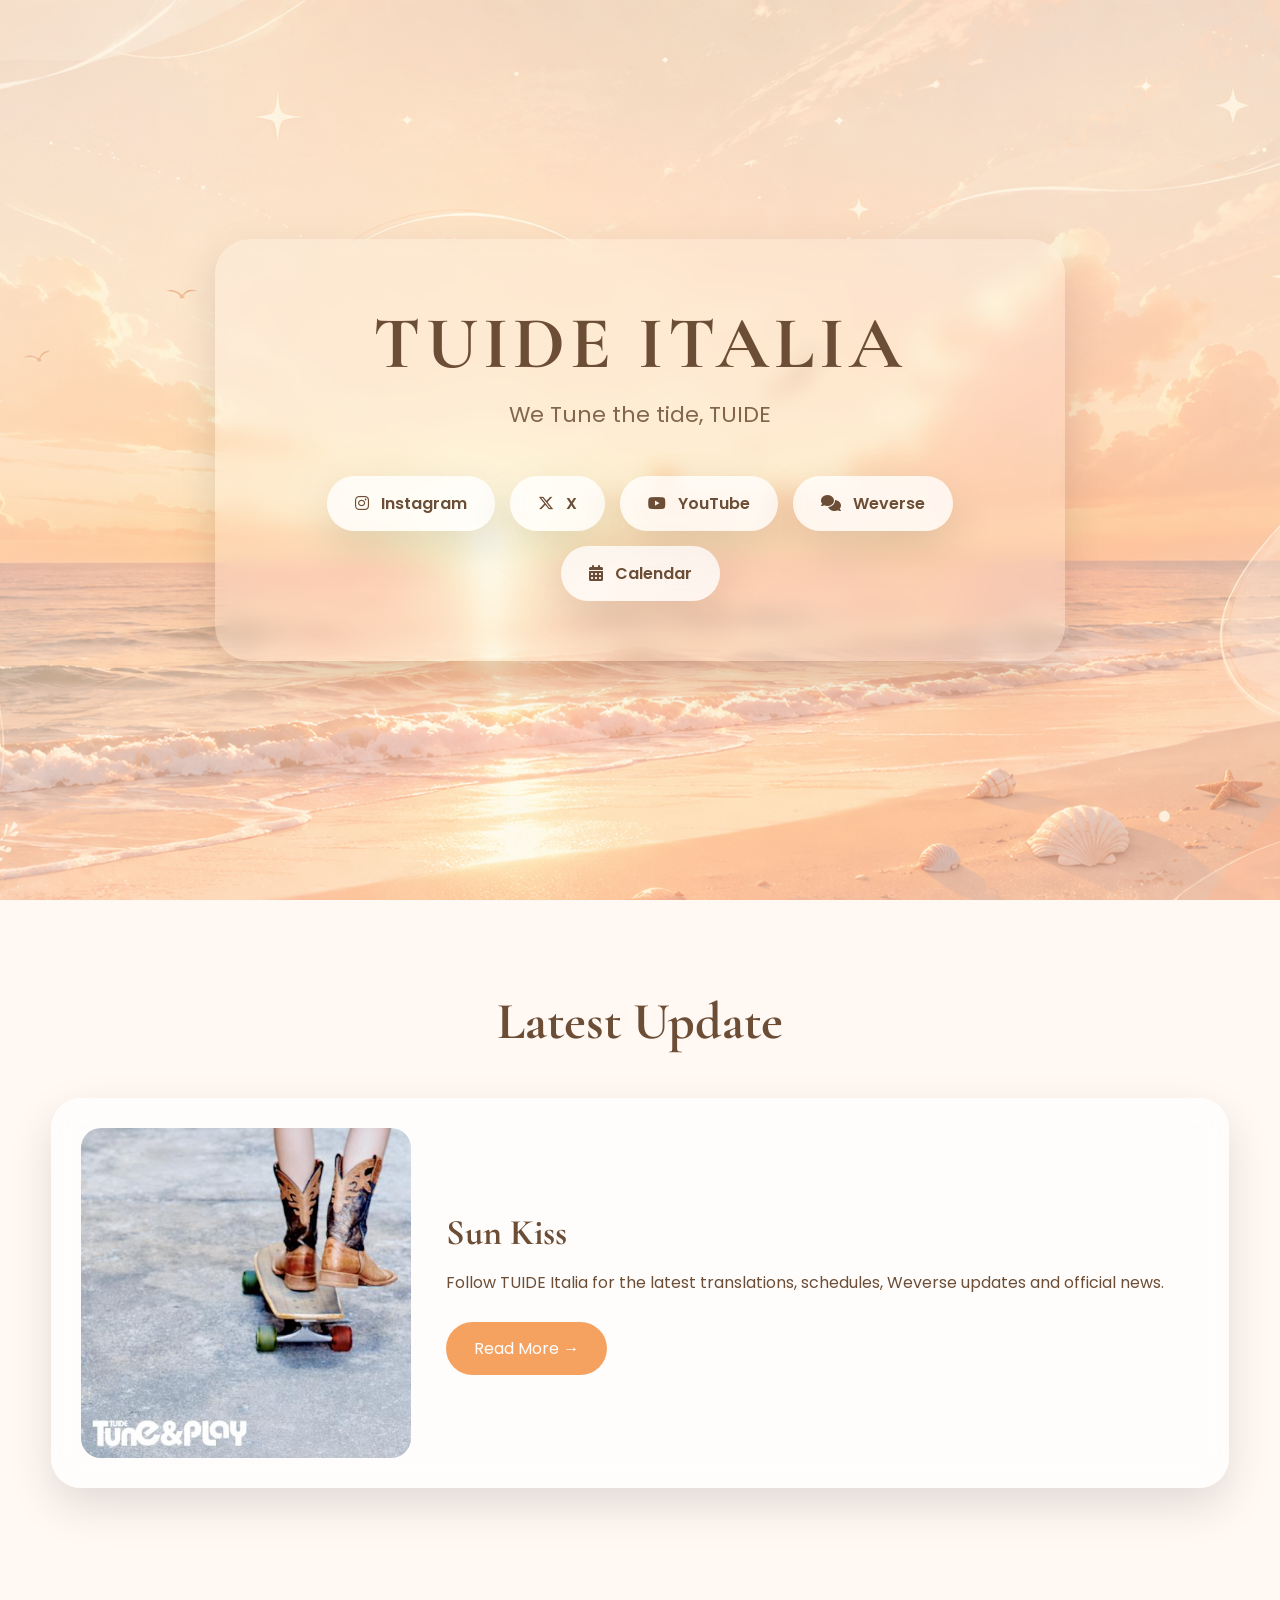
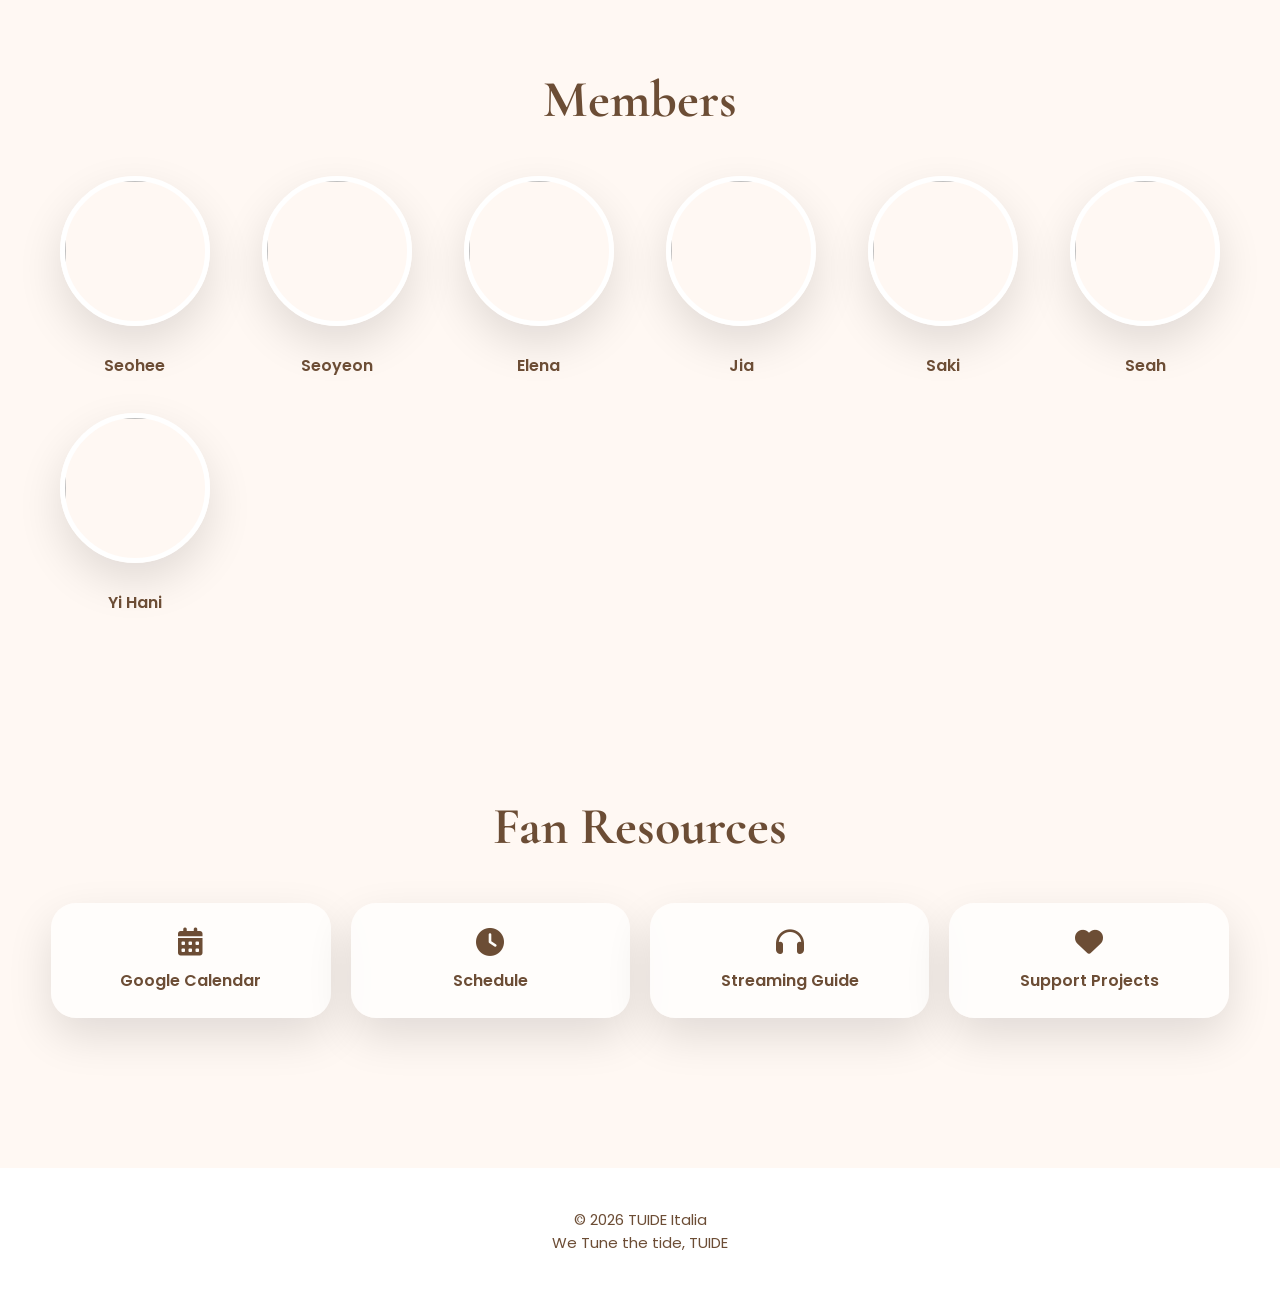
==== tuide italia/index.html @ ae74c237 "Add files via upload" ====
<!DOCTYPE html>
<html lang="en">

<head>

    <meta charset="UTF-8">
    <meta name="viewport" content="width=device-width, initial-scale=1.0">

    <title>TUIDE Italia</title>

    <meta name="description"
        content="Italian Fanbase dedicated to TUIDE">

    <!-- Google Fonts -->
    <link rel="preconnect" href="https://fonts.googleapis.com">
    <link rel="preconnect" href="https://fonts.gstatic.com" crossorigin>

    <link href="https://fonts.googleapis.com/css2?family=Poppins:wght@300;400;500;600&family=Cormorant+Garamond:wght@500;700&display=swap"
        rel="stylesheet">

    <!-- Font Awesome -->

    <link rel="stylesheet"
        href="https://cdnjs.cloudflare.com/ajax/libs/font-awesome/6.7.2/css/all.min.css">

    <!-- CSS -->

    <link rel="stylesheet" href="style.css">

</head>

<body>

<!-- ================= HERO ================= -->

<header class="hero">

    <div class="hero-overlay">

        <h1>TUIDE ITALIA</h1>

        <p class="subtitle">
            We Tune the tide, TUIDE
        </p>

        <div class="social-buttons">

            <a href="#">
                <i class="fab fa-instagram"></i>
                Instagram
            </a>

            <a href="#">
                <i class="fa-brands fa-x-twitter"></i>
                X
            </a>

            <a href="#">
                <i class="fab fa-youtube"></i>
                YouTube
            </a>

            <a href="#">
                <i class="fa-solid fa-comments"></i>
                Weverse
            </a>

            <a href="#">
                <i class="fa-solid fa-calendar-days"></i>
                Calendar
            </a>

        </div>

    </div>

</header>

<!-- ================= LATEST ================= -->

<section class="latest">

    <div class="container">

        <h2>Latest Update</h2>

        <div class="latest-card">

            <img src="assets/Images/latest-update.jpg" alt="Sun Kiss">

            <div class="latest-text">

                <h3>Sun Kiss</h3>

                <p>

                    Follow TUIDE Italia for the latest
                    translations, schedules,
                    Weverse updates and official news.

                </p>

                <a href="#">
                    Read More →
                </a>

            </div>

        </div>

    </div>

</section>

<!-- ================= MEMBERS ================= -->

<section class="members">

<div class="container">

<h2>Members</h2>

<div class="member-grid">

<div class="member">
<img src="assets/Images/Seohee.jpeg">
<p>Seohee</p>
</div>

<div class="member">
<img src="assets/Images/Seoyeon.jpeg">
<p>Seoyeon</p>
</div>

<div class="member">
<img src="assets/Images/Elena.jpeg">
<p>Elena</p>
</div>

<div class="member">
<img src="assets/Images/Jia.jpeg">
<p>Jia</p>
</div>

<div class="member">
<img src="assets/Images/Saki.jpeg">
<p>Saki</p>
</div>

<div class="member">
<img src="assets/Images/Seah.jpeg">
<p>Seah</p>
</div>

<div class="member">
<img src="assets/Images/Yi Hani.jpeg">
<p>Yi Hani</p>
</div>

</div>

</div>

</section>

<!-- ================= FAN RESOURCES ================= -->

<section class="resources">

<div class="container">

<h2>Fan Resources</h2>

<div class="resource-grid">

<a href="#">
<i class="fa-solid fa-calendar-days"></i>
Google Calendar
</a>

<a href="#">
<i class="fa-solid fa-clock"></i>
Schedule
</a>

<a href="#">
<i class="fa-solid fa-headphones"></i>
Streaming Guide
</a>

<a href="#">
<i class="fa-solid fa-heart"></i>
Support Projects
</a>

</div>

</div>

</section>

<!-- ================= FOOTER ================= -->

<footer>

<p>

© 2026 TUIDE Italia

</p>

<p>

We Tune the tide, TUIDE

</p>

</footer>

<script src="script.js"></script>

</body>

</html>
---- tuide italia/style.css ----
/* =====================================
   TUIDE ITALIA
   style.css
===================================== */

/* ---------- Google Font ---------- */

:root{

    --bg:#FFF8F3;
    --card:rgba(255,255,255,.72);

    --primary:#F5A261;
    --primary-dark:#E58641;

    --text:#6C4D35;
    --white:#FFFFFF;

    --shadow:0 18px 45px rgba(0,0,0,.12);

}

/* ---------- Reset ---------- */

*{

margin:0;
padding:0;
box-sizing:border-box;

}

html{

scroll-behavior:smooth;

}

body{

font-family:"Poppins",sans-serif;

background:#FFF8F3;

color:var(--text);

overflow-x:hidden;

}

/* ---------- Container ---------- */

.container{

width:min(1200px,92%);
margin:auto;

}

/* ---------- HERO ---------- */

.hero{

height:100vh;

background:

linear-gradient(
rgba(255,255,255,.30),
rgba(255,255,255,.40)
),

url("assets/Images/hero.jpg");

background-size:cover;
background-position:center;

display:flex;

justify-content:center;

align-items:center;

text-align:center;

}

.hero-overlay{

backdrop-filter:blur(10px);

background:rgba(255,255,255,.18);

padding:60px;

border-radius:35px;

box-shadow:var(--shadow);

max-width:850px;

}

.hero h1{

font-family:"Cormorant Garamond",serif;

font-size:74px;

letter-spacing:5px;

margin-bottom:10px;

}

.subtitle{

font-size:22px;

margin-bottom:45px;

opacity:.85;

}

/* ---------- SOCIAL ---------- */

.social-buttons{

display:flex;

justify-content:center;

flex-wrap:wrap;

gap:15px;

}

.social-buttons a{

background:rgba(255,255,255,.75);

backdrop-filter:blur(15px);

padding:15px 28px;

border-radius:50px;

text-decoration:none;

color:var(--text);

font-weight:600;

transition:.35s;

box-shadow:var(--shadow);

}

.social-buttons a:hover{

background:var(--primary);

color:white;

transform:translateY(-5px);

}

.social-buttons i{

margin-right:8px;

}

/* ---------- SECTIONS ---------- */

section{

padding:90px 0;

}

section h2{

font-family:"Cormorant Garamond",serif;

font-size:52px;

text-align:center;

margin-bottom:45px;

}

/* ---------- LATEST ---------- */

.latest-card{

display:grid;

grid-template-columns:330px 1fr;

gap:35px;

background:var(--card);

border-radius:30px;

padding:30px;

backdrop-filter:blur(15px);

box-shadow:var(--shadow);

}

.latest-card img{

width:100%;

border-radius:20px;

}

.latest-text{

display:flex;

flex-direction:column;

justify-content:center;

}

.latest-text h3{

font-size:36px;

font-family:"Cormorant Garamond",serif;

margin-bottom:15px;

}

.latest-text p{

line-height:1.8;

margin-bottom:25px;

}

.latest-text a{

display:inline-block;

width:max-content;

padding:14px 28px;

background:var(--primary);

border-radius:40px;

color:white;

text-decoration:none;

transition:.35s;

}

.latest-text a:hover{

background:var(--primary-dark);

}

/* ---------- MEMBERS ---------- */

.member-grid{

display:grid;

grid-template-columns:repeat(auto-fit,minmax(160px,1fr));

gap:35px;

}

.member{

text-align:center;

transition:.35s;

}

.member img{

width:150px;

height:150px;

border-radius:50%;

object-fit:cover;

border:5px solid white;

box-shadow:var(--shadow);

transition:.35s;

}

.member:hover{

transform:translateY(-8px);

}

.member:hover img{

border-color:var(--primary);

}

.member p{

margin-top:15px;

font-weight:600;

}

/* ---------- RESOURCES ---------- */

.resource-grid{

display:grid;

grid-template-columns:repeat(auto-fit,minmax(220px,1fr));

gap:20px;

}

.resource-grid a{

background:var(--card);

padding:25px;

border-radius:25px;

text-align:center;

text-decoration:none;

color:var(--text);

font-weight:600;

box-shadow:var(--shadow);

transition:.35s;

}

.resource-grid a:hover{

background:var(--primary);

color:white;

transform:translateY(-6px);

}

.resource-grid i{

display:block;

font-size:28px;

margin-bottom:12px;

}

/* ---------- FOOTER ---------- */

footer{

margin-top:60px;

padding:40px;

background:white;

text-align:center;

font-size:15px;

}

/* ---------- ANIMAZIONI ---------- */

section{

opacity:0;

transform:translateY(40px);

transition:1s;

}

section.show{

opacity:1;

transform:translateY(0);

}

/* ---------- TOP BUTTON ---------- */

#topButton{

position:fixed;

bottom:30px;

right:30px;

width:52px;

height:52px;

border:none;

border-radius:50%;

background:var(--primary);

color:white;

font-size:22px;

cursor:pointer;

box-shadow:var(--shadow);

opacity:0;

pointer-events:none;

transition:.35s;

z-index:999;

}

#topButton.visible{

opacity:1;

pointer-events:auto;

}

#topButton:hover{

background:var(--primary-dark);

}

/* ---------- MOBILE ---------- */

@media(max-width:900px){

.hero h1{

font-size:54px;

}

.hero-overlay{

padding:35px;

}

.latest-card{

grid-template-columns:1fr;

}

}

@media(max-width:600px){

.hero{

padding:20px;

}

.hero h1{

font-size:42px;

}

.subtitle{

font-size:16px;

}

.social-buttons{

flex-direction:column;

}

.social-buttons a{

width:100%;

}

section h2{

font-size:40px;

}

}
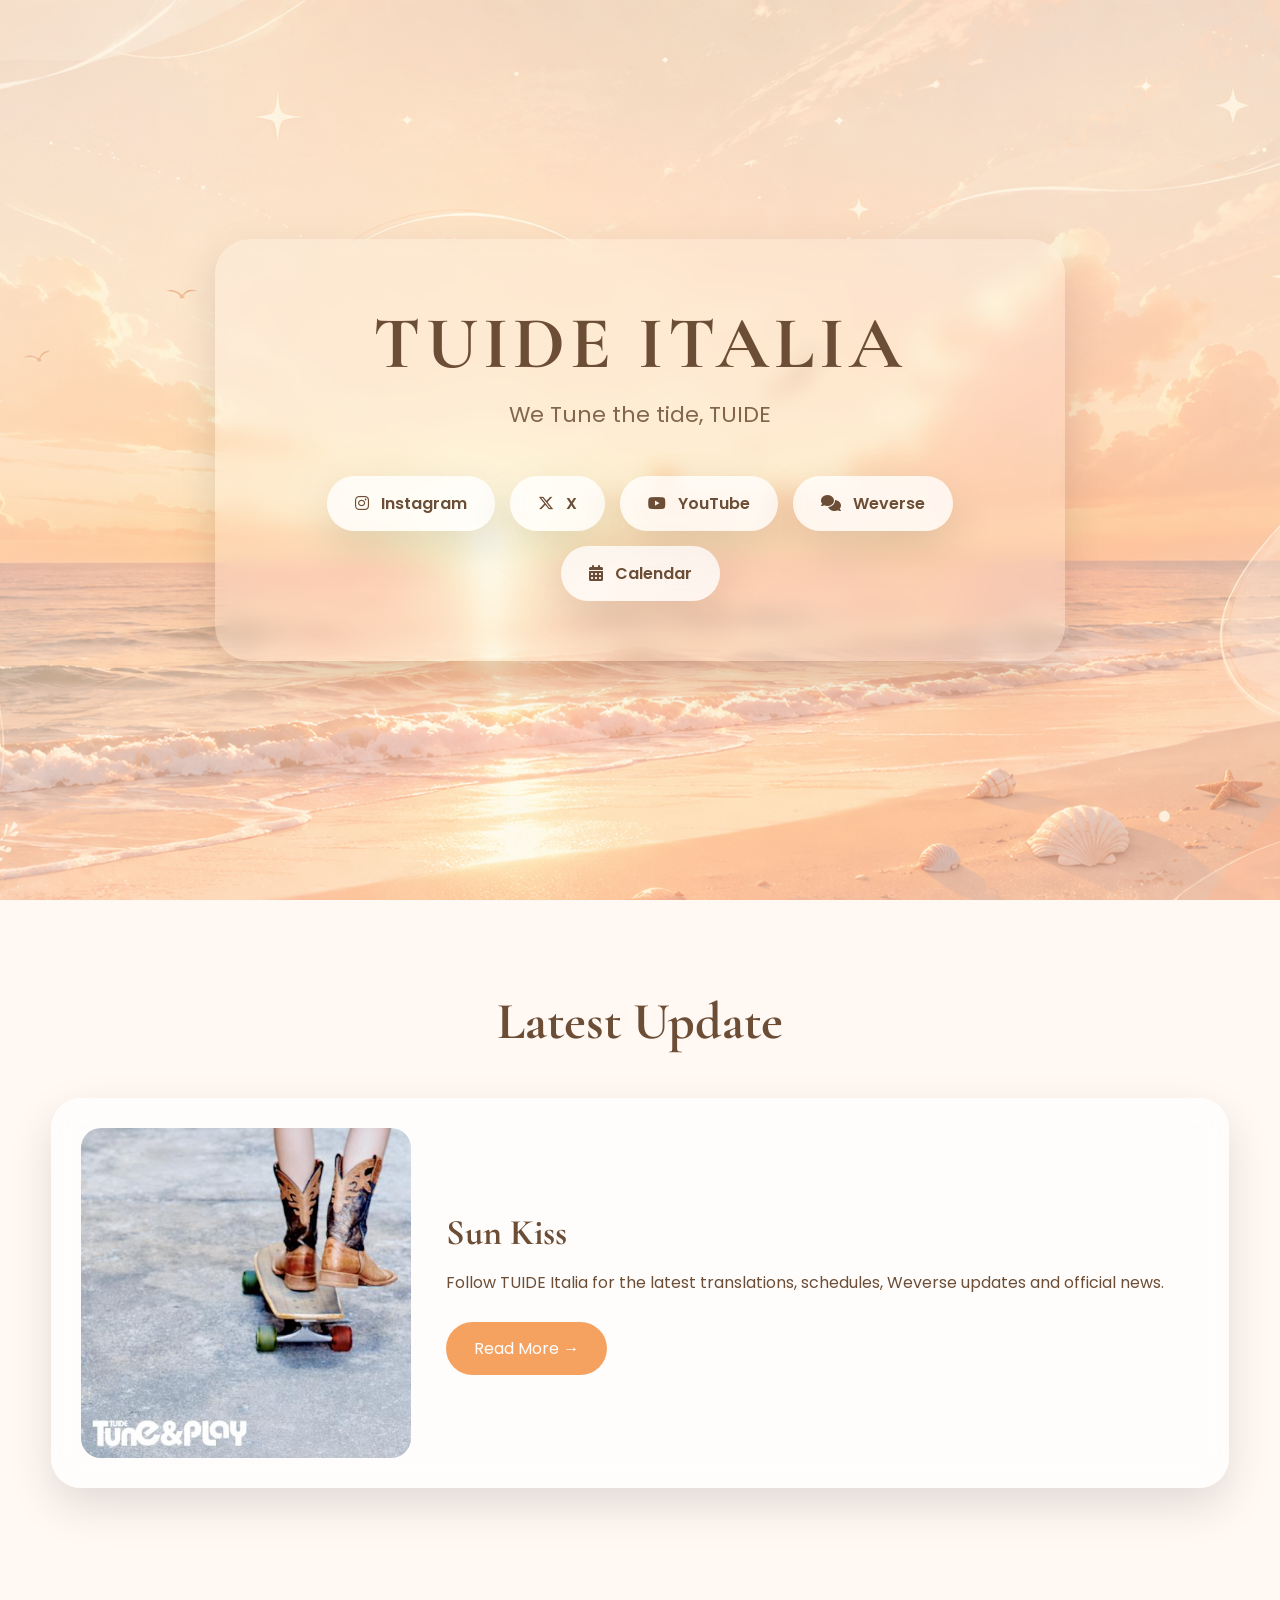
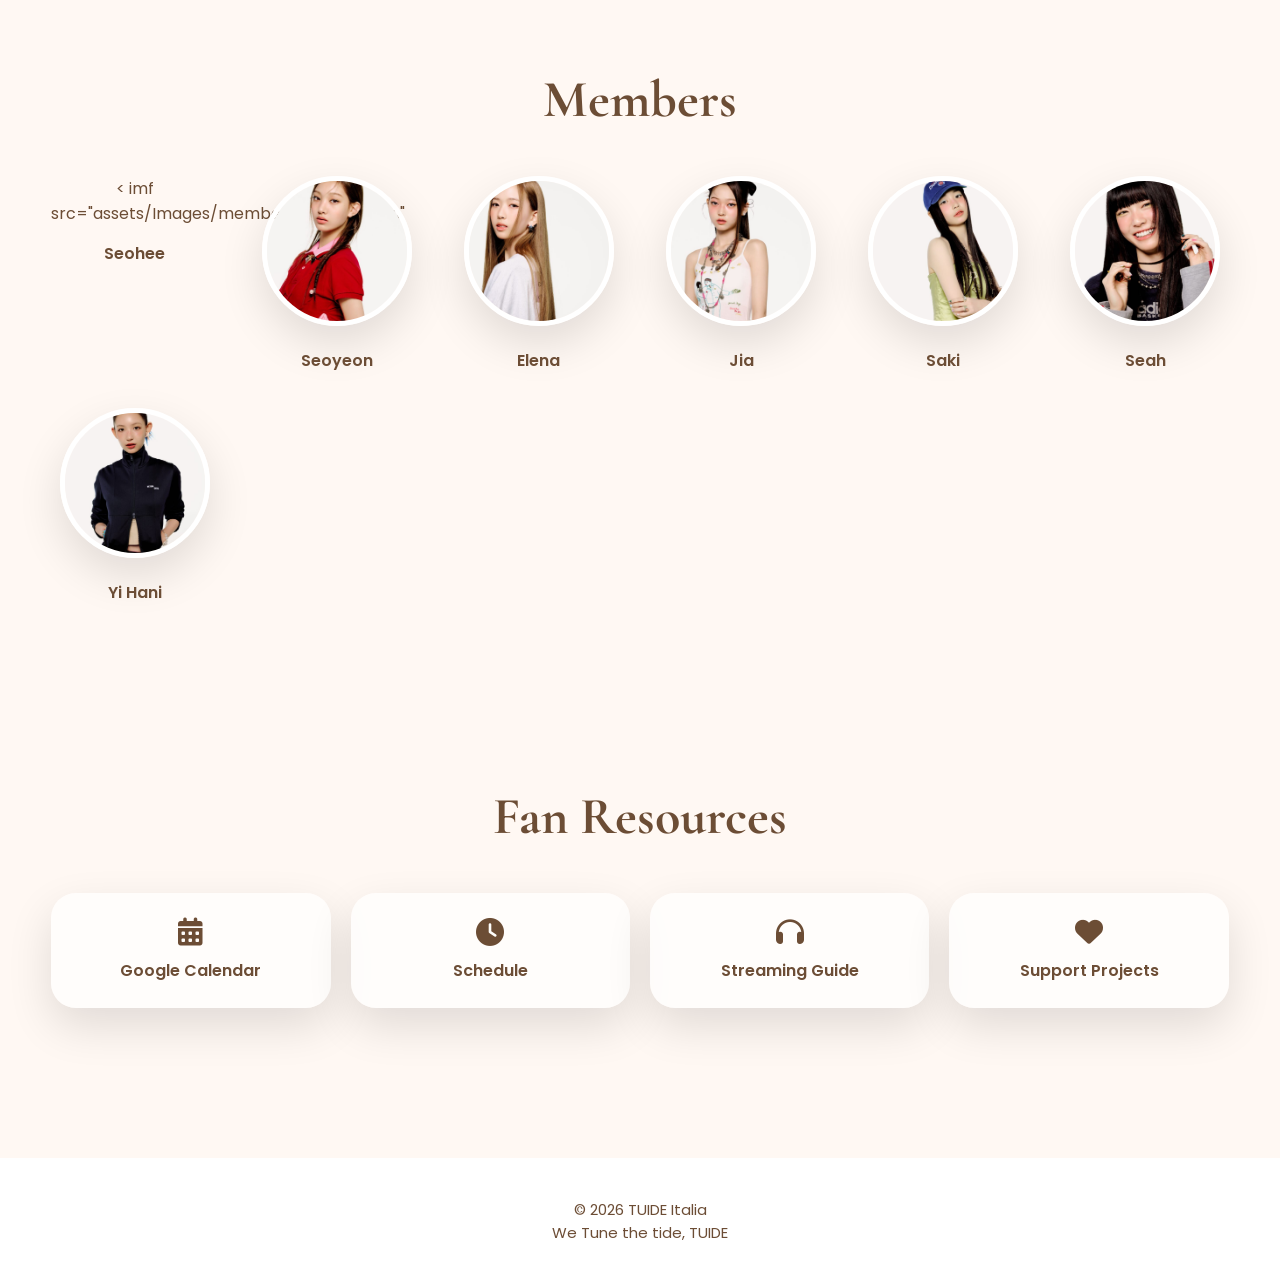
==== commit 2902ac96: "Add files via upload" ====
--- a/tuide italia/index.html
+++ b/tuide italia/index.html
@@ -123,37 +123,37 @@
 <div class="member-grid">
 
 <div class="member">
-<img src="assets/Images/Seohee.jpeg">
+< imf src="assets/Images/members/Seohee.jpeg"
 <p>Seohee</p>
 </div>
 
 <div class="member">
-<img src="assets/Images/Seoyeon.jpeg">
+<img src="assets/Images/members/Seoyeon.jpeg">
 <p>Seoyeon</p>
 </div>
 
 <div class="member">
-<img src="assets/Images/Elena.jpeg">
+<img src="assets/Images/members/Elena.jpeg">
 <p>Elena</p>
 </div>
 
 <div class="member">
-<img src="assets/Images/Jia.jpeg">
+<img src="assets/Images/members/Jia.jpeg">
 <p>Jia</p>
 </div>
 
 <div class="member">
-<img src="assets/Images/Saki.jpeg">
+<img src="assets/Images/members/Saki.jpeg">
 <p>Saki</p>
 </div>
 
 <div class="member">
-<img src="assets/Images/Seah.jpeg">
+<img src="assets/Images/members/Seah.jpeg">
 <p>Seah</p>
 </div>
 
 <div class="member">
-<img src="assets/Images/Yi Hani.jpeg">
+<img src="assets/Images/members/YiHani.jpeg">
 <p>Yi Hani</p>
 </div>
 
